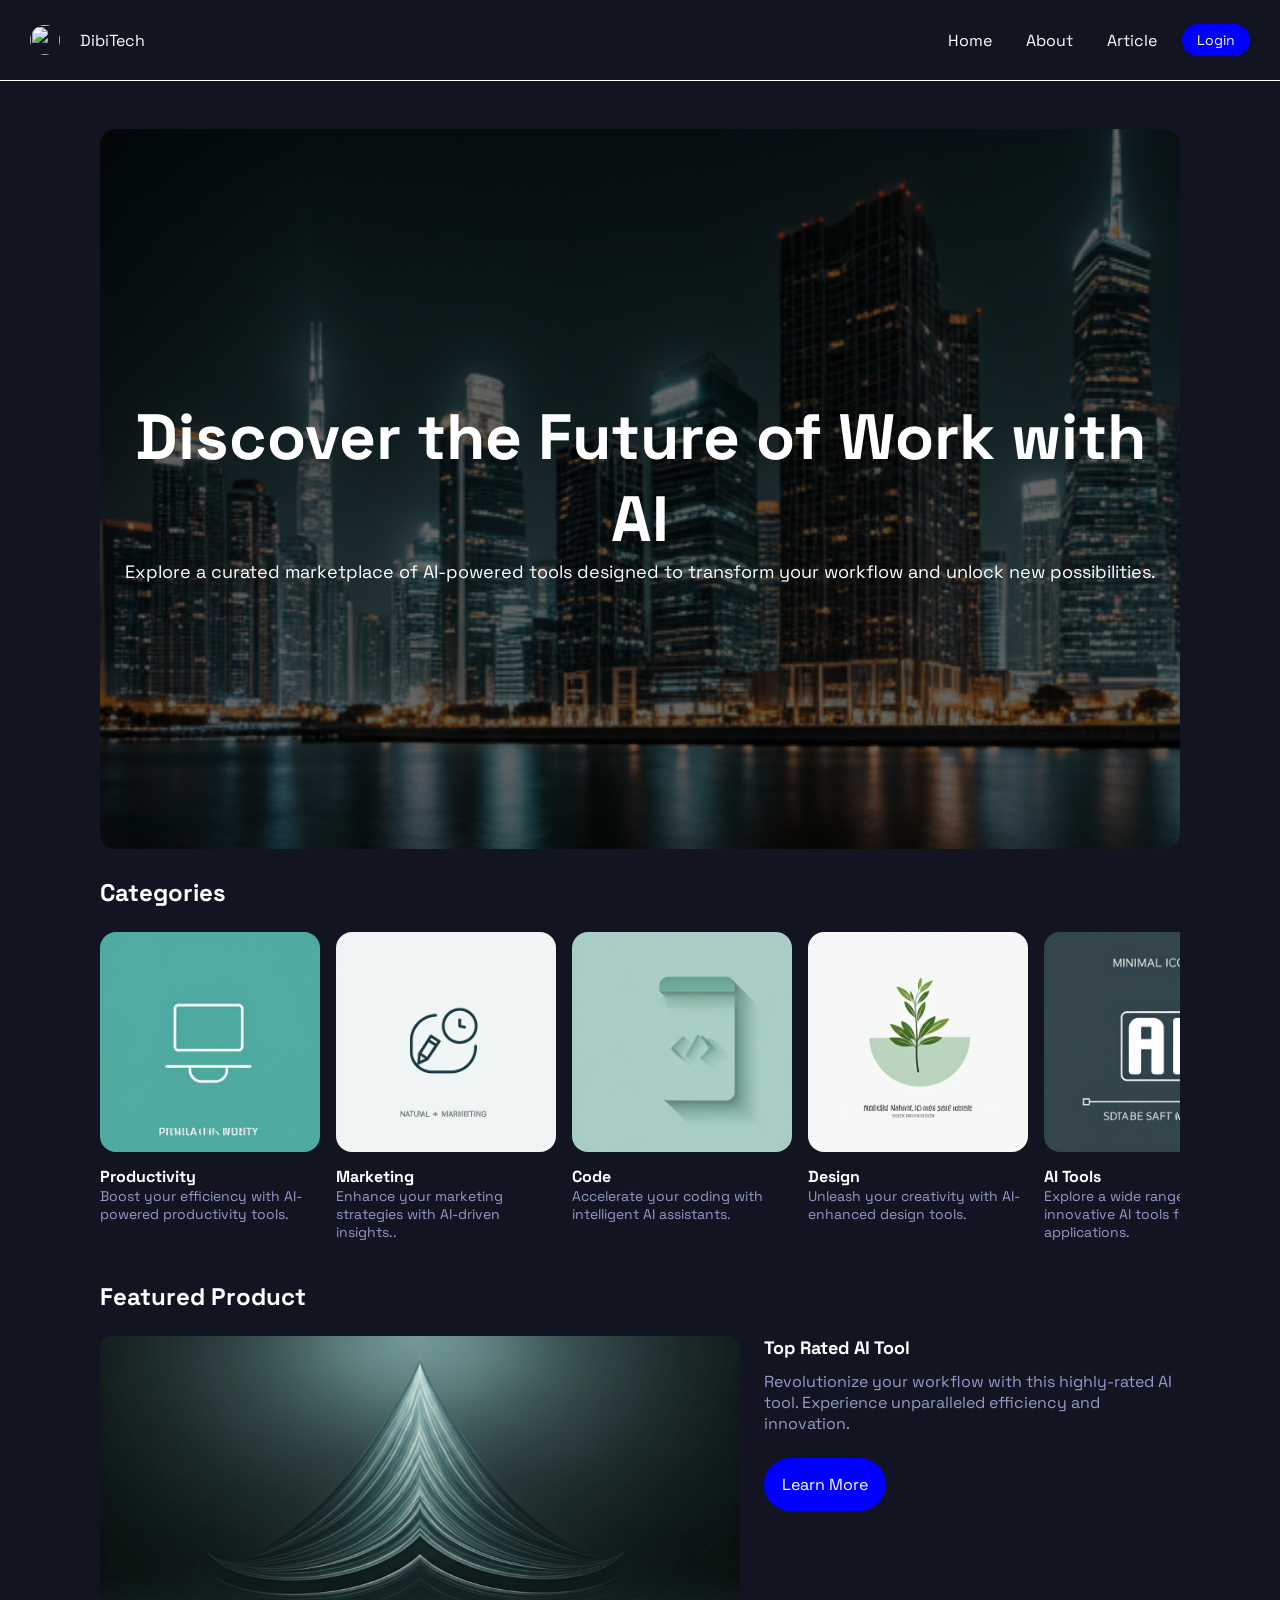
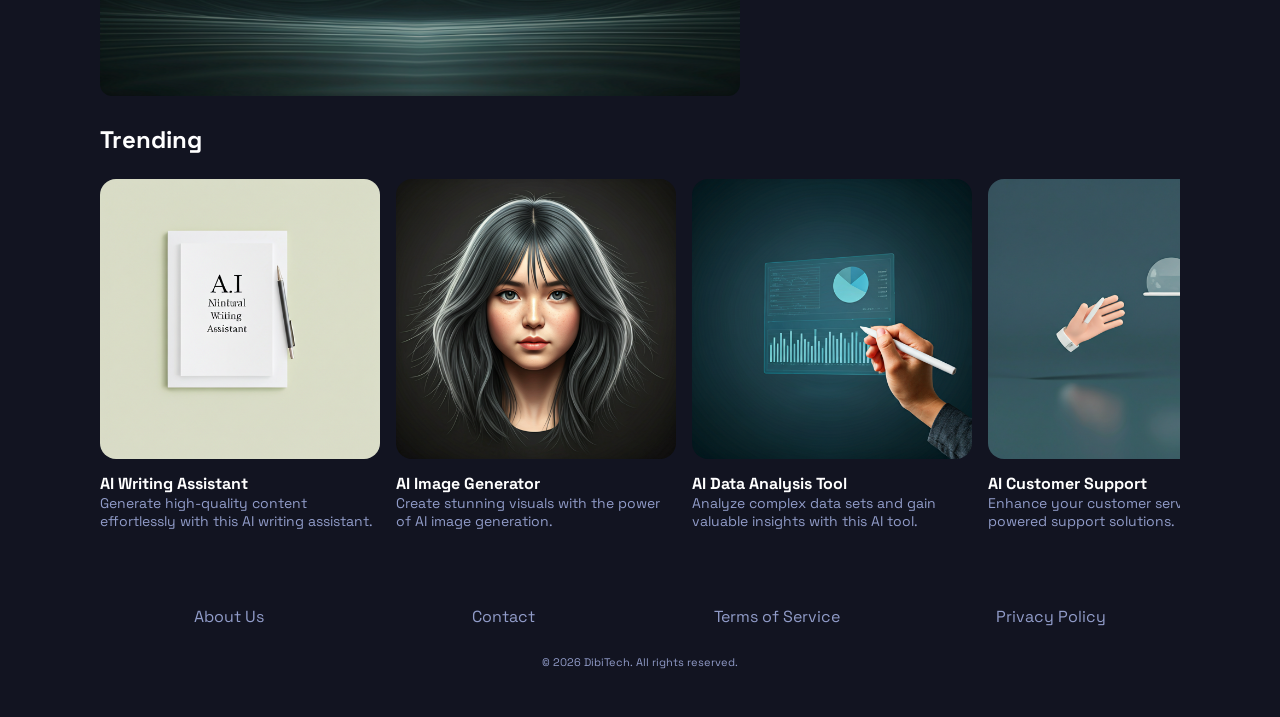
==== index.html @ 69d90feb "homepage" ====
<!doctype html>
<html lang="en">
  <head>
    <meta charset="UTF-8" />
    <meta name="viewport" content="width=device-width, initial-scale=1.0" />
    <title>DibiTech</title>
    <link rel="stylesheet" href="style.css" />
    <link rel="preconnect" href="https://fonts.googleapis.com" />
    <link rel="preconnect" href="https://fonts.gstatic.com" crossorigin />
    <link
      href="https://fonts.googleapis.com/css2?family=Cormorant:ital,wght@0,300..700;1,300..700&family=Inter:ital,opsz,wght@0,14..32,100..900;1,14..32,100..900&family=Playfair:ital,opsz,wght@0,5..1200,300..900;1,5..1200,300..900&family=Poppins:ital,wght@0,100;0,200;0,300;0,400;0,500;0,600;0,700;0,800;0,900;1,100;1,200;1,300;1,400;1,500;1,600;1,700;1,800;1,900&family=Space+Grotesk:wght@300..700&family=Syne:wght@400..800&display=swap"
      rel="stylesheet"
    />
    <script src="https://unpkg.com/boxicons@2.1.4/dist/boxicons.js"></script>
  </head>
  <body>
    <header>
      <div class="box-logo">
        <img
          class="logo"
          src="https://img.freepik.com/premium-vector/letter-d-logo-icon-design-template_487414-4337.jpg"
          alt=""
        />
        <p class="logo-text">DibiTech</p>
      </div>
      <nav class="navbar">
        <ul class="list-navbar">
          <li class="list-item-navbar">
            <a class="poin-navbar" href="home.html">Home</a>
          </li>
          <li class="list-item-navbar">
            <a class="poin-navbar" href="about.html">About</a>
          </li>
          <li class="list-item-navbar">
            <a class="poin-navbar" href="article.html">Article</a>
          </li>
        </ul>
        <button class="btn-login">Login</button>
        <button class="hamburger" id="hamburger">
          <span></span>
          <span></span>
          <span></span>
        </button>
        <ul class="list-navbar-mobile" id="list-navbar-mobile">
          <li class="list-item-navbar-mobile">
            <a class="poin-navbar" href="home.html">Home</a>
          </li>
          <li class="list-item-navbar-mobile">
            <a class="poin-navbar" href="about.html">About</a>
          </li>
          <li class="list-item-navbar-mobile">
            <a class="poin-navbar" href="article.html">Article</a>
          </li>
        </ul>
      </nav>
    </header>
    <main>
      <section class="hero">
        <div class="hero-banner">
          <h1 class="-white">Discover the Future of Work with AI</h1>
          <p class="-white">
            Explore a curated marketplace of AI-powered tools designed to
            transform your workflow and unlock new possibilities.
          </p>
        </div>
      </section>
      <section class="categories">
        <h2 class="-white">Categories</h2>
        <div class="container-card">
          <article class="card-category">
            <img class="card-img" src="./assets/grid1.5.png" alt="" />
            <div class="text-categorie">
              <h3>Productivity</h3>
              <p>Boost your efficiency with AI-powered productivity tools.</p>
            </div>
          </article>
          <article class="card-category">
            <img class="card-img" src="./assets/grid1.4.png" alt="" />
            <div class="text-categorie">
              <h3>Marketing</h3>
              <p>Enhance your marketing strategies with AI-driven insights..</p>
            </div>
          </article>
          <article class="card-category">
            <img class="card-img" src="./assets/grid1.3.png" alt="" />
            <div class="text-categorie">
              <h3>Code</h3>
              <p>Accelerate your coding with intelligent AI assistants.</p>
            </div>
          </article>
          <article class="card-category">
            <img class="card-img" src="./assets/grid1.2.png" alt="" />
            <div class="text-categorie">
              <h3>Design</h3>
              <p>Unleash your creativity with AI-enhanced design tools.</p>
            </div>
          </article>
          <article class="card-category">
            <img class="card-img" src="./assets/grid1.1.png" alt="" />
            <div class="text-categorie">
              <h3>AI Tools</h3>
              <p>
                Explore a wide range of innovative AI tools for various
                applications.
              </p>
            </div>
          </article>
        </div>
      </section>
      <section class="feature">
        <h2 class="-white">Featured Product</h2>
        <div class="container-feature">
          <img src="./assets/features.png" alt="" />
          <div class="text-featured">
            <h3>Top Rated AI Tool</h3>
            <p>
              Revolutionize your workflow with this highly-rated AI tool.
              Experience unparalleled efficiency and innovation.
            </p>
            <button class="btn-learn">Learn More</button>
          </div>
        </div>
      </section>
      <section class="trending">
        <h2 class="-white">Trending</h2>
        <div class="container-card-trend">
          <article class="card-trending">
            <img class="card-img-trend" src="./assets/grid2.1.png" alt="" />
            <div class="text-categorie">
              <h3>AI Writing Assistant</h3>
              <p>
                Generate high-quality content effortlessly with this AI writing
                assistant.
              </p>
            </div>
          </article>
          <article class="card-trending">
            <img class="card-img-trend" src="./assets/grid2.2.png" alt="" />
            <div class="text-categorie">
              <h3>AI Image Generator</h3>
              <p>
                Create stunning visuals with the power of AI image generation.
              </p>
            </div>
          </article>
          <article class="card-trending">
            <img class="card-img-trend" src="./assets/grid2.3.png" alt="" />
            <div class="text-categorie">
              <h3>AI Data Analysis Tool</h3>
              <p>
                Analyze complex data sets and gain valuable insights with this
                AI tool.
              </p>
            </div>
          </article>
          <article class="card-trending">
            <img class="card-img-trend" src="./assets/grid2.4.png" alt="" />
            <div class="text-categorie">
              <h3>AI Customer Support</h3>
              <p>
                Enhance your customer service with AI-powered support solutions.
              </p>
            </div>
          </article>
        </div>
      </section>
      <footer class="foot">
        <div class="foot-container">
            <div class="page-foot-container">
                <div><a href="">About Us</a></div>
                <div><a href="">Contact</a></div>
                <div><a href="">Terms of Service</a></div>
                <div><a href="">Privacy Policy</a></div>
            </div>
          <div class="icon-copyright">
            <div class="icon-page">
              <box-icon type="logo" name="twitter" color="rgba(145, 156, 201, 1)"></box-icon>
              <box-icon name="instagram" type="logo" color="rgba(145, 156, 201, 1)"></box-icon>
              <box-icon name="facebook-square" type="logo" color="rgba(145, 156, 201, 1)"></box-icon>
            </div>
            <p class="copyright">© 2026 DibiTech. All rights reserved.</p>
          </div>
        </div>
      </footer>
    </main>
    <script src="./main.js"></script>
  </body>
</html>
---- style.css ----
*,
*::before,
*::after {
  margin: 0;
  padding: 0;
  box-sizing: border-box;
}

/* ===== VARIABLES ===== */
:root {
  /* Colors */
  --color-primary: rgb(18, 20, 33);
  --color-secondary: rgb(57, 61, 86);
  --color-text: rgba(255, 255, 255, 1);
  --color-text-muted: rgba(145, 156, 201, 1);

  /* Typography */
  --font-main: "Space Grotesk", sans-serif;
  --font-mono: "JetBrains Mono", monospace;
  --fs-ssm: 0.7rem;
  --fs-sm: 0.875rem;
  --fs-base: 1rem;
  --fs-lg: 1.25rem;
  --fs-xl: 2rem;
  --fs-2xl: 3rem;

  /* Spacing */
  --space-ssm: 6px;
  --space-sm: 8px;
  --space-md: 16px;
  --space-lg: 32px;
  --space-xl: 64px;

  /* Misc */
  --radius: 8px;
  --radius-md: 16px;
  --transition: 0.3s ease;
  --shadow: 0 4px 20px rgba(240, 240, 240, 0.08);
}

html {
  font-size: 16px;
  scroll-behavior: smooth;
}
body {
  background-color: var(--color-primary);
  font-family: var(--font-main);
}
.-white {
  color: var(--color-text);
}
.-semi-white {
  color: var(--color-text-muted);
}

/* HEADER */

header {
  display: flex;
  align-items: center;
  justify-content: space-between;
  padding: var(--space-md);
  border-bottom: solid white 1px;
  position: relative;
  position: sticky;
  top: 0;
  left: 0;
  background-color: var(--color-primary);
}
.navbar {
  display: flex;
  justify-content: space-between;
  gap: 15px;
  align-items: center;
}
.box-logo {
  display: flex;
  gap: 20px;
  align-items: center;
}
.logo {
  width: 30px;
  height: 30px;
  border-radius: 50%;
}
.logo-text {
  font-family: var(--font-main);
  color: var(--color-text);
  font-size: var(--fs-md);
  text-align: center;
}
.list-navbar-mobile {
  list-style: none;
  font-size: var(--fs-ssm);
  display: none;
}
.list-navbar{
    display: none;
}
.hamburger {
  display: flex;
  flex-direction: column;
  gap: 2px;
  background: none;
  border: none;
  cursor: pointer;
  padding: 4px;
}
.hamburger span {
  display: block;
  width: 12px;
  height: 2px;
  background: white;
  transition: var(--transition);
}
.list-navbar-mobile.active {
  display: flex;
  flex-direction: column;
  position: absolute;
  top: 100%;
  right: 0;
  left: 0;
  background: rgba(128, 135, 191, 0.149);
  padding: 16px 24px;
  gap: 20px;
  border-radius: 0 0 8px 8px;
  width: 100%;
}
.btn-login {
  background-color: blue;
  border: none;
  color: var(--color-text);
  font-family: var(--font-main);
  font-size: var(--fs-sm);
  padding: 7px 15px 7px 15px;
  border-radius: 40px;
  transition: transform 0.3s ease-in-out;
}
.btn-login:hover{
    transform: scale(1.1);
}
.list-item-navbar-mobile {
  border-bottom: solid white 1px;
}
.poin-navbar {
  text-decoration: none;
  color: var(--color-text);
  margin-right: 10px;
}
/* HEADER END */

/* MAIN */
/* HERO BANNER */
main{
    padding: var(--space-md);
}
.hero {
  margin-bottom: 28px;
}
.hero-banner {
  background-image:
    linear-gradient(rgba(0, 0, 0, 0.6), rgba(0, 0, 0, 0.6)),
    url("./assets/hero-banner.png");
  background-size: cover;
  background-position: center;
  background-repeat: no-repeat;
  padding: var(--space-md);
  min-height: 480px;
  border-radius: 16px;
  align-content: center;
}
.hero-banner h1 {
  text-align: center;
}
.hero-banner p {
  text-align: center;
  font-size: var(--fs-ssm);
}
/* HERO END */
/* CATEGORIES CARD */
.categories {
  margin-bottom: 28px;
}
.categories h2 {
  margin-bottom: 24px;
}
.container-card {
  display: flex;
  gap: 16px;
  overflow-x: auto;
  scroll-snap-type: x mandatory;
  padding-bottom: 12px;
  scrollbar-width: none;
}
.container-card::-webkit-scrollbar {
  display: none;
}
.card-category {
  max-width: 176px;
  scroll-snap-align: start;
  flex-shrink: 0;
  display: flex;
  flex-direction: column;
  gap: 14px;
}
.container-card h3 {
  color: var(--color-text);
  font-size: 16px;
}
.container-card p {
  color: var(--color-text-muted);
  font-size: 14px;
}
.card-img {
  max-width: 176px;
  border-radius: var(--radius-md);
}
/* CATEGORIES END */
/* FEATURED */
.feature {
  margin-bottom: 28px;
}
.feature h2 {
  margin-bottom: 24px;
}
.container-feature {
  display: flex;
  gap: 24px;
}
.container-feature img {
  max-height: 256px;
  max-width: 176px;
  border-radius: 12px;
}
.text-featured h3 {
  color: var(--color-text);
  font-size: 18px;
  margin-bottom: 12px;
}
.text-featured p {
  color: var(--color-text-muted);
  font-size: 16px;
}
.btn-learn {
  margin-top: 24px;
  margin-bottom: 24px;
  background-color: blue;
  border: none;
  color: var(--color-text);
  font-family: var(--font-main);
  font-size: var(--fs-sm);
  padding: 7px 15px 7px 15px;
  border-radius: 40px;
  transition: transform 0.3s ease-in-out;
}
.btn-learn:hover{
    transform: scale(1.1);
}
/* FEATURED END */

/* TRENDING CARD */
.trending {
  margin-bottom: 64px;
}
.trending h2 {
  margin-bottom: 24px;
}
.container-card-trend {
  display: flex;
  gap: 16px;
  overflow-x: auto;
  scroll-snap-type: mandatory;
  padding-bottom: 12px;
  scrollbar-width: none;
}
.container-card-trend::-webkit-scrollbar {
  display: none;
}
.card-trending {
  min-width: 223px;
  max-width: 223px;
  scroll-snap-align: start;
  flex-shrink: 0;
  display: flex;
  flex-direction: column;
  gap: 14px;
}
.container-card-trend h3 {
  color: var(--color-text);
  font-size: 16px;
}
.container-card-trend p {
  color: var(--color-text-muted);
  font-size: 14px;
}
.card-img-trend {
  min-width: 223px;
  border-radius: var(--radius-md);
}
/* TRENDING END */
/* FOOTER */
.foot-container {
  display: flex;
  flex-direction: column;
  gap: 12px;
}
.icon-copyright {
  display: flex;
  flex-direction: column;
  align-items: center;
  gap: 4px;
}
.copyright {
  color: var(--color-text-muted);
  font-size: 11px;
}
.page-foot-container {
  display: grid;
  grid-template-columns: repeat(auto-fit, minmax(120px, 1fr));
  gap: 16px;
  text-align: center;
  margin-bottom: 12px;
}
.page-foot-container a {
  color: var(--color-text-muted);
  text-decoration: none;
}
/* FOOTER END */

/* STYLING TABLET */
@media (min-width: 768px) {
  main{
    padding: 48px 64px;
  }
  header{
    padding: 24px 30px;
  }
  .hero-banner {
    min-height: 640px;
  }
  .container-feature img {
    min-height: 256px;
    min-width: 360px;
    border-radius: 12px;
  }
  .hamburger{
    display: none;
  }
  .hamburger span{
    display: none;
  }
  .list-navbar{
    list-style: none;
    display: flex;
    gap: 24px;
  }
  .list-navbar a{
    transition: 0.3s ease-in-out;
  }
  .list-navbar a:hover{
    color: blue;
  }
  .hero-banner h1{
    font-size: 48px;
  }
  .hero-banner p{
    font-size: 18px;
  }
  .page-foot-container a{
    transition: 0.2s ease-in-out;
  }
  .page-foot-container a:hover{
    color: aliceblue;
  }
}

/* STYLING DESKTOP */
@media (min-width: 1024px) {
    main{
    padding: 48px 100px;
  }
  .hero-banner {
    min-height: 720px;
  }
  .container-card{
    display: flex;
    justify-content: space-between;
  }
  .card-category {
    min-width: 220px;
  }
  .card-img{
    min-width: 100%;
  }
  .container-feature img {
    min-width: 640px;
    min-height: 360px;
    border-radius: 12px;
  }
  .text-featured{
    max-width: 45%;
  }
  .btn-learn{
    padding: 16px 18px;
    font-size: 16px;
  }
  .hero-banner h1{
    font-size: 64px;
  }
  .hero-banner p{
    font-size: 18px;
  }
  .container-card-trend{
    display: flex;
    justify-content: space-between;
  }
  .card-trending{
    min-width: 280px;
  }
}
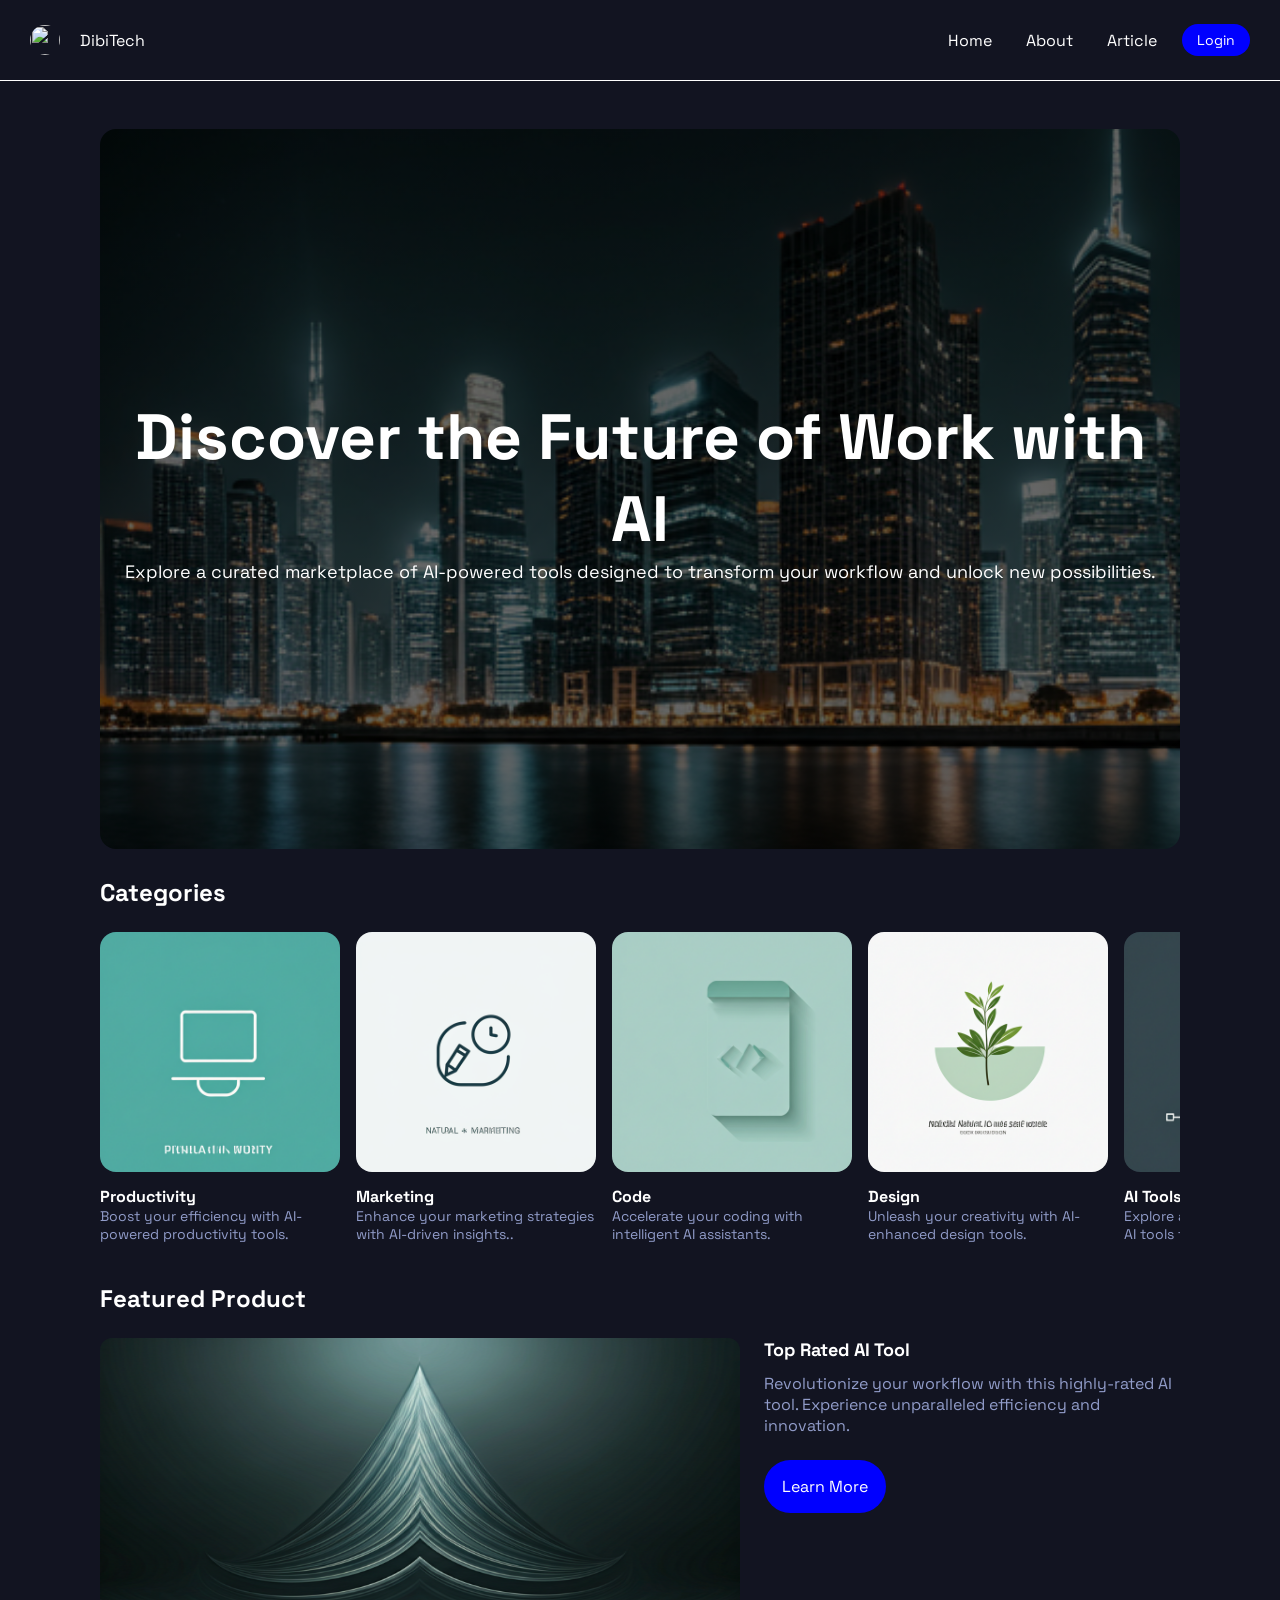
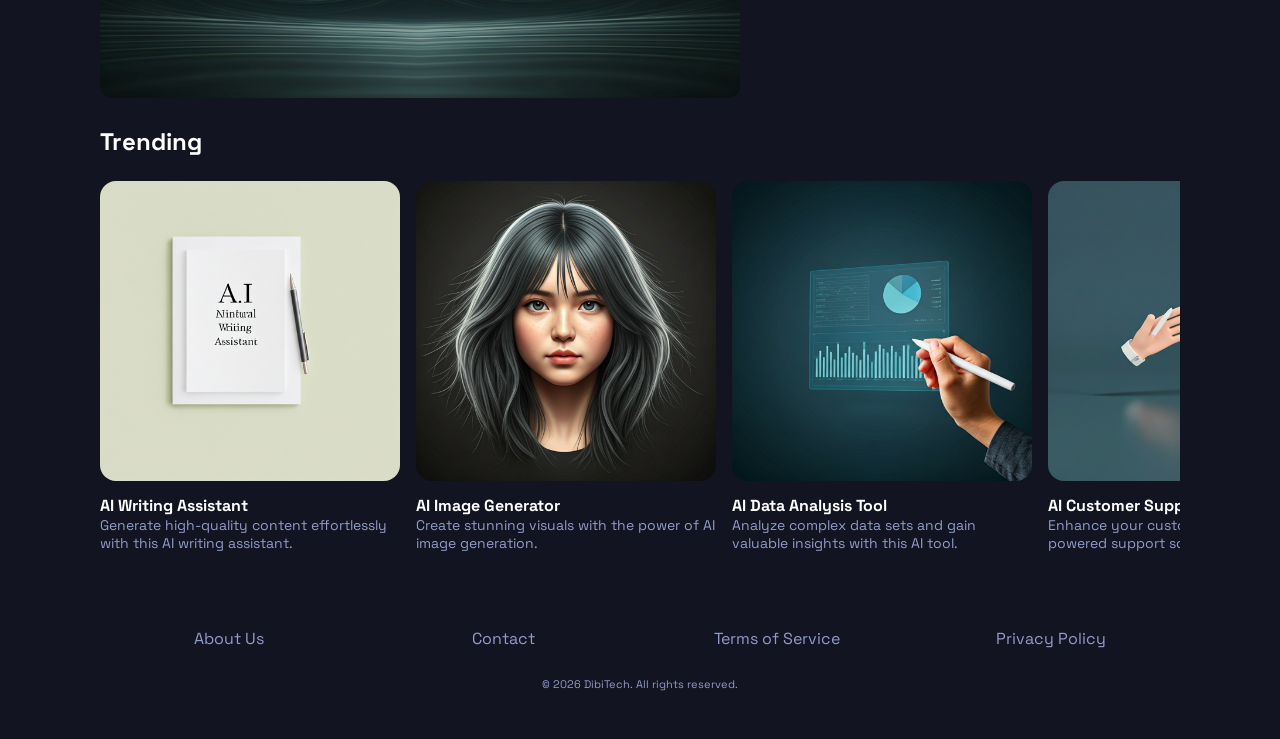
==== commit 101e9c10: "first buliding login" ====
--- a/index.html
+++ b/index.html
@@ -35,7 +35,7 @@
             <a class="poin-navbar" href="article.html">Article</a>
           </li>
         </ul>
-        <button class="btn-login">Login</button>
+        <button onclick="window.location.href='login.html'" class="btn-login">Login</button>
         <button class="hamburger" id="hamburger">
           <span></span>
           <span></span>
--- a/style.css
+++ b/style.css
@@ -120,7 +120,9 @@
   top: 100%;
   right: 0;
   left: 0;
-  background: rgba(128, 135, 191, 0.149);
+  text-align: center;
+  font-size: 18px;
+  background: rgba(54, 58, 88, 0.9);
   padding: 16px 24px;
   gap: 20px;
   border-radius: 0 0 8px 8px;
@@ -346,9 +348,6 @@
   .hamburger{
     display: none;
   }
-  .hamburger span{
-    display: none;
-  }
   .list-navbar{
     list-style: none;
     display: flex;
@@ -387,7 +386,7 @@
     justify-content: space-between;
   }
   .card-category {
-    min-width: 220px;
+    min-width: 240px;
   }
   .card-img{
     min-width: 100%;
@@ -415,6 +414,6 @@
     justify-content: space-between;
   }
   .card-trending{
-    min-width: 280px;
-  }
-}
+    min-width: 300px;
+  }
+}
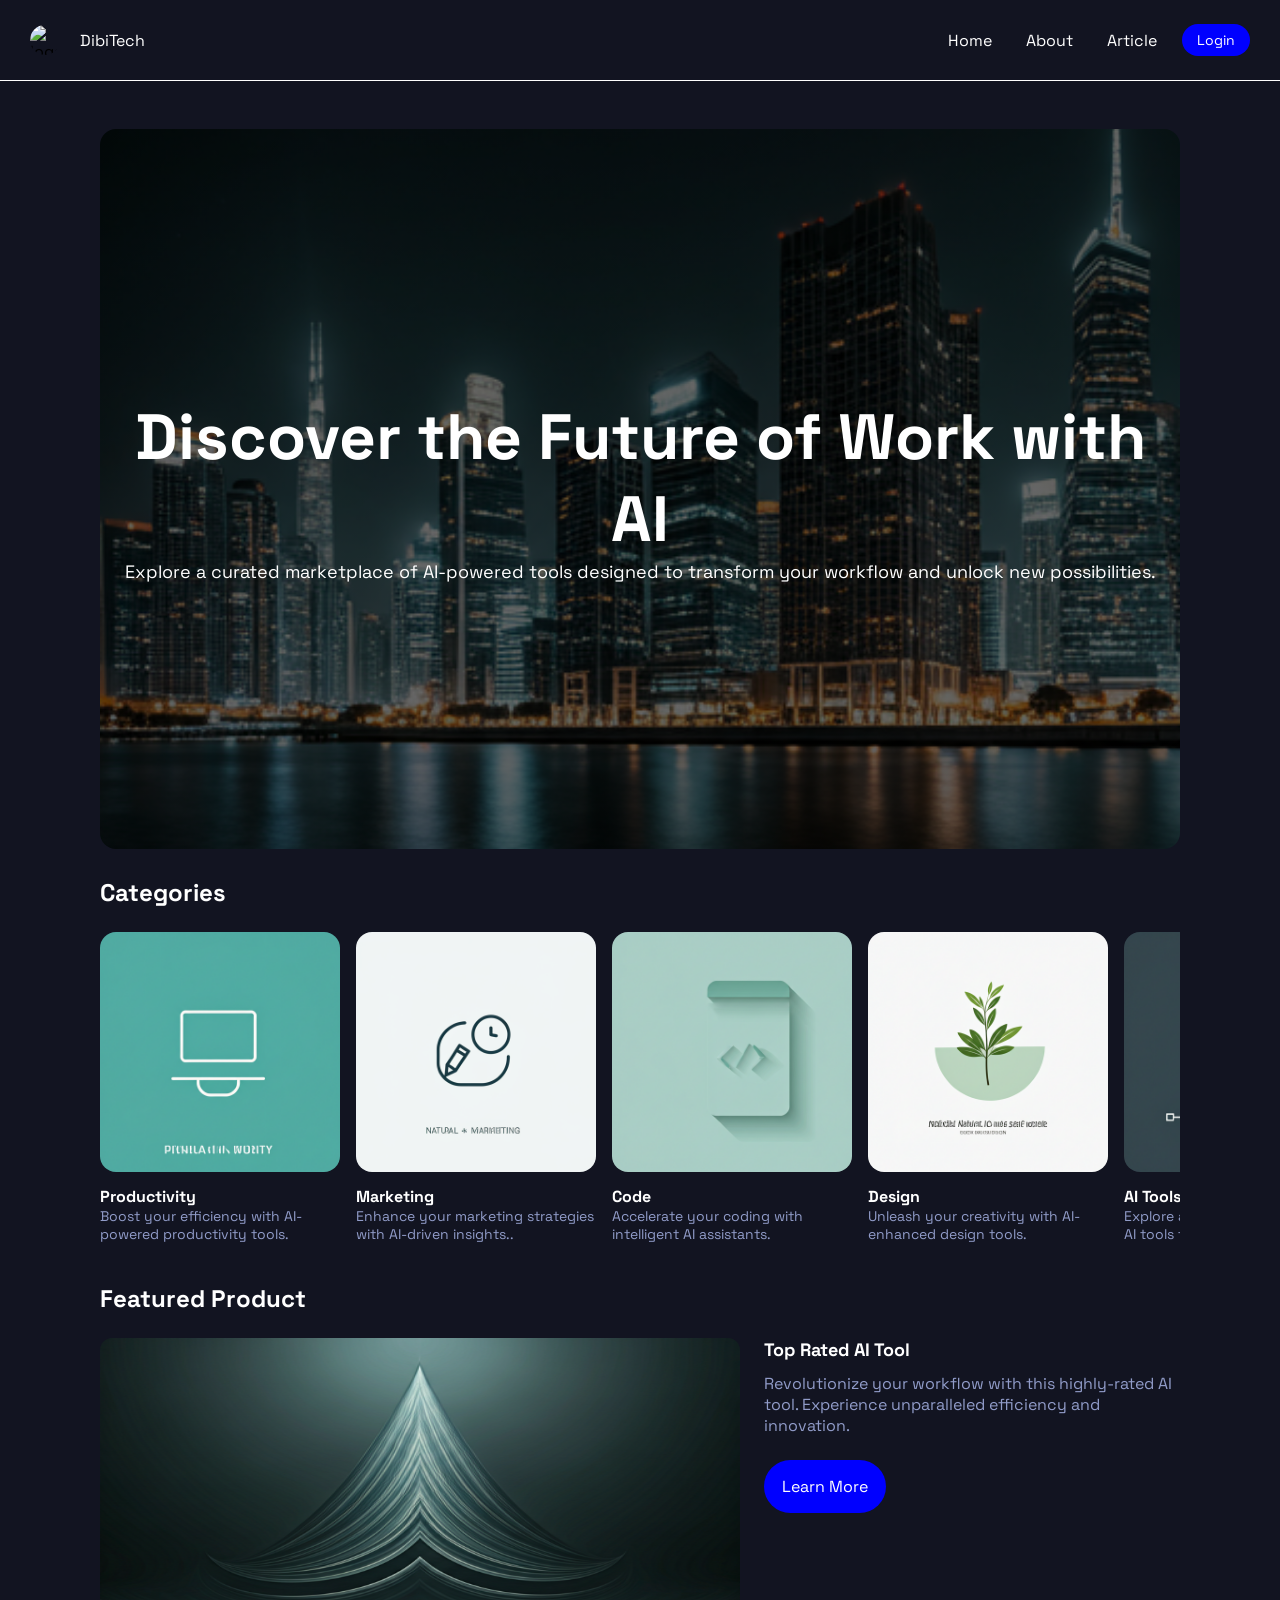
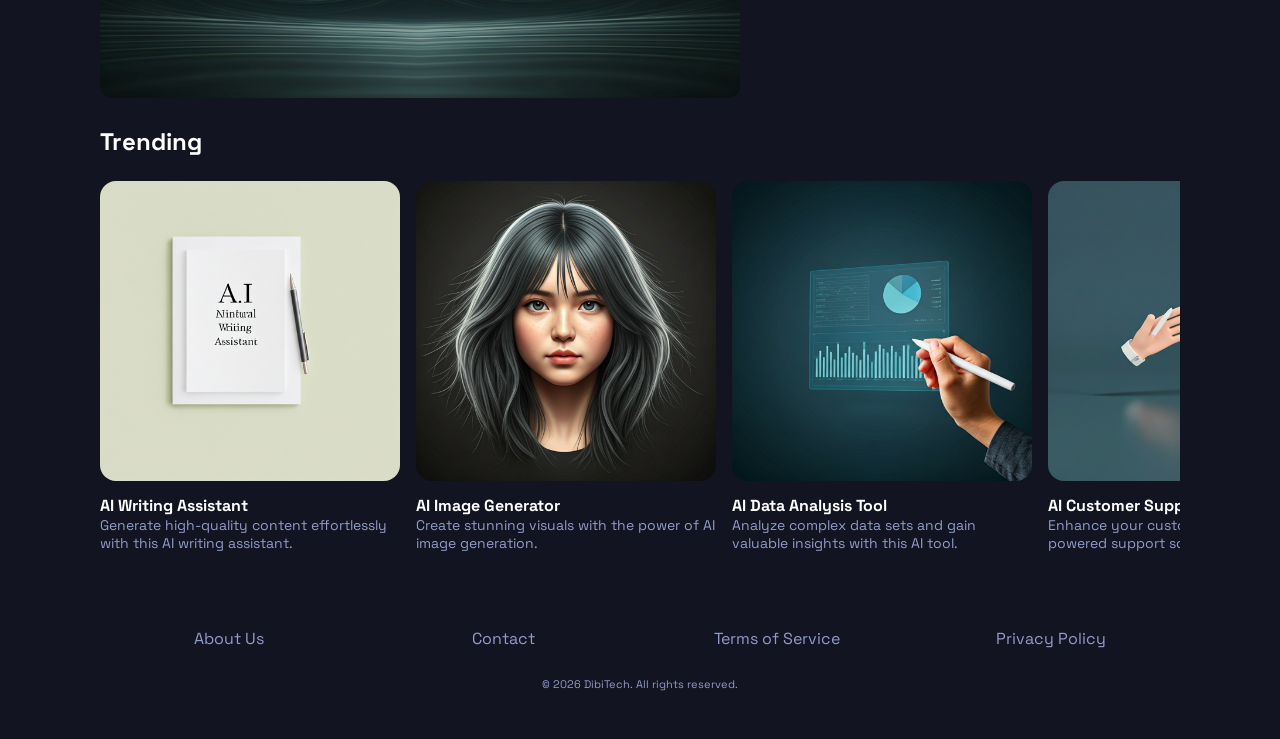
==== commit 0b1a1baf: "melengkapi alt" ====
--- a/index.html
+++ b/index.html
@@ -19,7 +19,7 @@
         <img
           class="logo"
           src="https://img.freepik.com/premium-vector/letter-d-logo-icon-design-template_487414-4337.jpg"
-          alt=""
+          alt="logo"
         />
         <p class="logo-text">DibiTech</p>
       </div>
@@ -68,35 +68,35 @@
         <h2 class="-white">Categories</h2>
         <div class="container-card">
           <article class="card-category">
-            <img class="card-img" src="./assets/grid1.5.png" alt="" />
+            <img class="card-img" src="./assets/grid1.5.png" alt="productivity image" />
             <div class="text-categorie">
               <h3>Productivity</h3>
               <p>Boost your efficiency with AI-powered productivity tools.</p>
             </div>
           </article>
           <article class="card-category">
-            <img class="card-img" src="./assets/grid1.4.png" alt="" />
+            <img class="card-img" src="./assets/grid1.4.png" alt="marketing image" />
             <div class="text-categorie">
               <h3>Marketing</h3>
               <p>Enhance your marketing strategies with AI-driven insights..</p>
             </div>
           </article>
           <article class="card-category">
-            <img class="card-img" src="./assets/grid1.3.png" alt="" />
+            <img class="card-img" src="./assets/grid1.3.png" alt="code image" />
             <div class="text-categorie">
               <h3>Code</h3>
               <p>Accelerate your coding with intelligent AI assistants.</p>
             </div>
           </article>
           <article class="card-category">
-            <img class="card-img" src="./assets/grid1.2.png" alt="" />
+            <img class="card-img" src="./assets/grid1.2.png" alt="design image" />
             <div class="text-categorie">
               <h3>Design</h3>
               <p>Unleash your creativity with AI-enhanced design tools.</p>
             </div>
           </article>
           <article class="card-category">
-            <img class="card-img" src="./assets/grid1.1.png" alt="" />
+            <img class="card-img" src="./assets/grid1.1.png" alt="ai tools image" />
             <div class="text-categorie">
               <h3>AI Tools</h3>
               <p>
@@ -110,7 +110,7 @@
       <section class="feature">
         <h2 class="-white">Featured Product</h2>
         <div class="container-feature">
-          <img src="./assets/features.png" alt="" />
+          <img src="./assets/features.png" alt="featured product image" />
           <div class="text-featured">
             <h3>Top Rated AI Tool</h3>
             <p>
@@ -125,7 +125,7 @@
         <h2 class="-white">Trending</h2>
         <div class="container-card-trend">
           <article class="card-trending">
-            <img class="card-img-trend" src="./assets/grid2.1.png" alt="" />
+            <img class="card-img-trend" src="./assets/grid2.1.png" alt="writing assistant" />
             <div class="text-categorie">
               <h3>AI Writing Assistant</h3>
               <p>
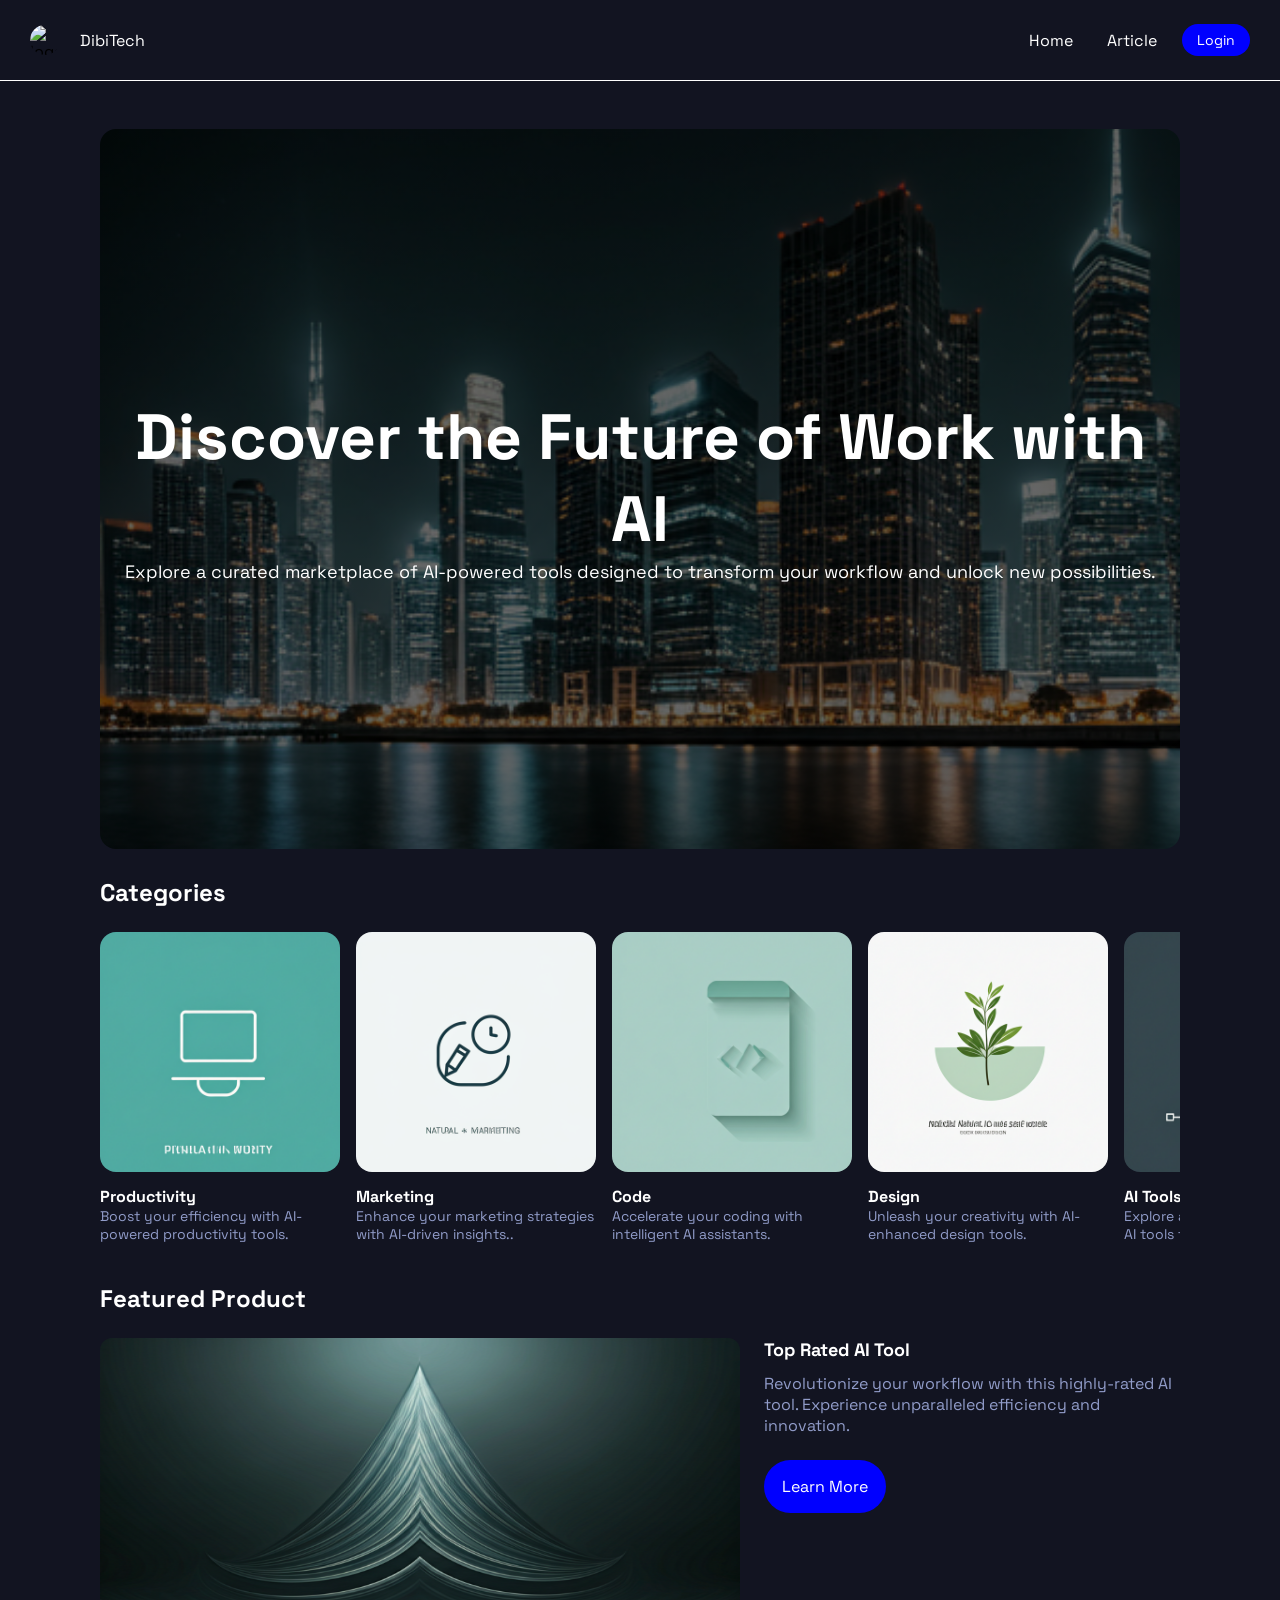
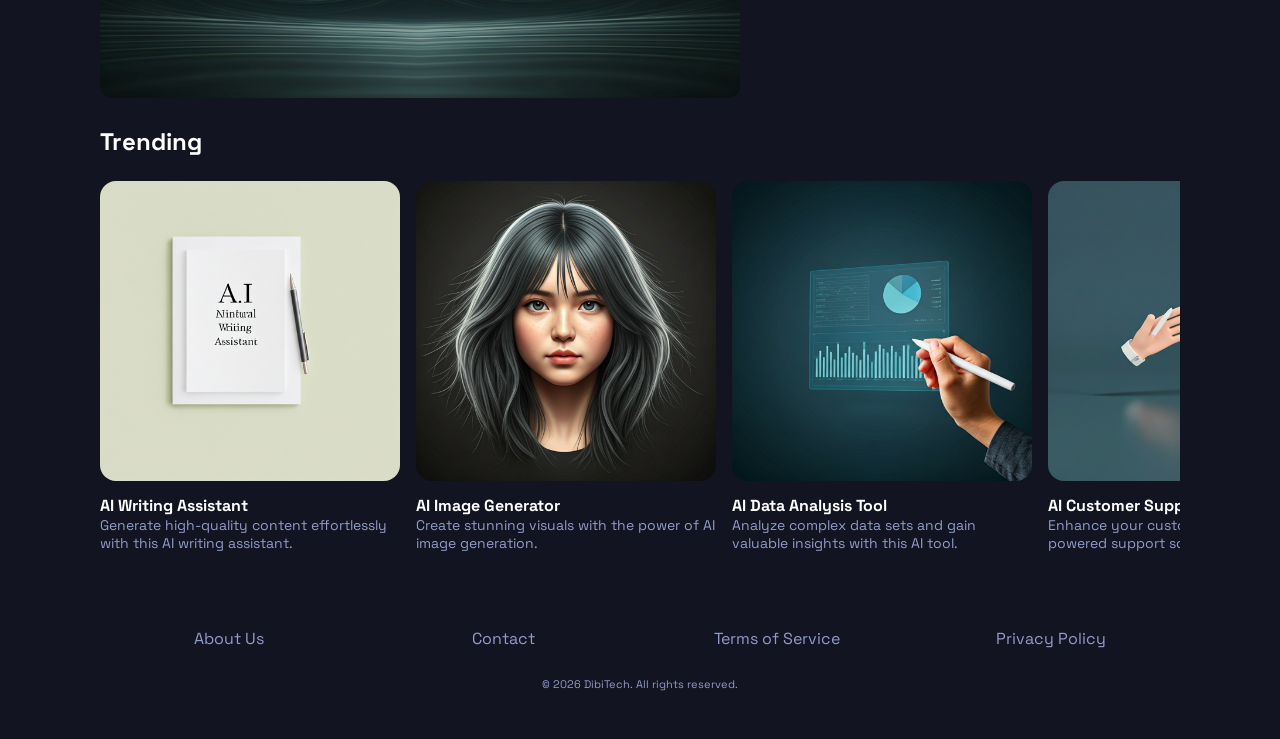
==== commit 04783226: "hapus list about dari nav" ====
--- a/index.html
+++ b/index.html
@@ -26,10 +26,7 @@
       <nav class="navbar">
         <ul class="list-navbar">
           <li class="list-item-navbar">
-            <a class="poin-navbar" href="home.html">Home</a>
-          </li>
-          <li class="list-item-navbar">
-            <a class="poin-navbar" href="about.html">About</a>
+            <a class="poin-navbar" href="index.html">Home</a>
           </li>
           <li class="list-item-navbar">
             <a class="poin-navbar" href="article.html">Article</a>
@@ -43,10 +40,7 @@
         </button>
         <ul class="list-navbar-mobile" id="list-navbar-mobile">
           <li class="list-item-navbar-mobile">
-            <a class="poin-navbar" href="home.html">Home</a>
-          </li>
-          <li class="list-item-navbar-mobile">
-            <a class="poin-navbar" href="about.html">About</a>
+            <a class="poin-navbar" href="index.html">Home</a>
           </li>
           <li class="list-item-navbar-mobile">
             <a class="poin-navbar" href="article.html">Article</a>
@@ -55,6 +49,7 @@
       </nav>
     </header>
     <main>
+      <!-- HERO BANNER -->
       <section class="hero">
         <div class="hero-banner">
           <h1 class="-white">Discover the Future of Work with AI</h1>
@@ -64,40 +59,41 @@
           </p>
         </div>
       </section>
+      <!-- CARD CATEGORIES -->
       <section class="categories">
         <h2 class="-white">Categories</h2>
         <div class="container-card">
           <article class="card-category">
             <img class="card-img" src="./assets/grid1.5.png" alt="productivity image" />
-            <div class="text-categorie">
+            <div class="text-category">
               <h3>Productivity</h3>
               <p>Boost your efficiency with AI-powered productivity tools.</p>
             </div>
           </article>
           <article class="card-category">
             <img class="card-img" src="./assets/grid1.4.png" alt="marketing image" />
-            <div class="text-categorie">
+            <div class="text-category">
               <h3>Marketing</h3>
               <p>Enhance your marketing strategies with AI-driven insights..</p>
             </div>
           </article>
           <article class="card-category">
             <img class="card-img" src="./assets/grid1.3.png" alt="code image" />
-            <div class="text-categorie">
+            <div class="text-category">
               <h3>Code</h3>
               <p>Accelerate your coding with intelligent AI assistants.</p>
             </div>
           </article>
           <article class="card-category">
             <img class="card-img" src="./assets/grid1.2.png" alt="design image" />
-            <div class="text-categorie">
+            <div class="text-category">
               <h3>Design</h3>
               <p>Unleash your creativity with AI-enhanced design tools.</p>
             </div>
           </article>
           <article class="card-category">
             <img class="card-img" src="./assets/grid1.1.png" alt="ai tools image" />
-            <div class="text-categorie">
+            <div class="text-category">
               <h3>AI Tools</h3>
               <p>
                 Explore a wide range of innovative AI tools for various
@@ -107,6 +103,7 @@
           </article>
         </div>
       </section>
+      <!-- FEATURED -->
       <section class="feature">
         <h2 class="-white">Featured Product</h2>
         <div class="container-feature">
@@ -121,12 +118,13 @@
           </div>
         </div>
       </section>
+      <!-- TRENDING -->
       <section class="trending">
         <h2 class="-white">Trending</h2>
         <div class="container-card-trend">
           <article class="card-trending">
             <img class="card-img-trend" src="./assets/grid2.1.png" alt="writing assistant" />
-            <div class="text-categorie">
+            <div class="text-category">
               <h3>AI Writing Assistant</h3>
               <p>
                 Generate high-quality content effortlessly with this AI writing
@@ -135,8 +133,8 @@
             </div>
           </article>
           <article class="card-trending">
-            <img class="card-img-trend" src="./assets/grid2.2.png" alt="" />
-            <div class="text-categorie">
+            <img class="card-img-trend" src="./assets/grid2.2.png" alt="AI Image Generator" />
+            <div class="text-category">
               <h3>AI Image Generator</h3>
               <p>
                 Create stunning visuals with the power of AI image generation.
@@ -144,7 +142,7 @@
             </div>
           </article>
           <article class="card-trending">
-            <img class="card-img-trend" src="./assets/grid2.3.png" alt="" />
+            <img class="card-img-trend" src="./assets/grid2.3.png" alt="AI Data Analysis Tool" />
             <div class="text-categorie">
               <h3>AI Data Analysis Tool</h3>
               <p>
@@ -154,8 +152,8 @@
             </div>
           </article>
           <article class="card-trending">
-            <img class="card-img-trend" src="./assets/grid2.4.png" alt="" />
-            <div class="text-categorie">
+            <img class="card-img-trend" src="./assets/grid2.4.png" alt="AI Customer Support" />
+            <div class="text-category">
               <h3>AI Customer Support</h3>
               <p>
                 Enhance your customer service with AI-powered support solutions.
@@ -164,6 +162,7 @@
           </article>
         </div>
       </section>
+      <!-- FOOTER -->
       <footer class="foot">
         <div class="foot-container">
             <div class="page-foot-container">
--- a/style.css
+++ b/style.css
@@ -12,7 +12,7 @@
   --color-primary: rgb(18, 20, 33);
   --color-secondary: rgb(57, 61, 86);
   --color-text: rgba(255, 255, 255, 1);
-  --color-text-muted: rgba(145, 156, 201, 1);
+  --color-text-secondary: rgba(145, 156, 201, 1);
 
   /* Typography */
   --font-main: "Space Grotesk", sans-serif;
@@ -50,7 +50,7 @@
   color: var(--color-text);
 }
 .-semi-white {
-  color: var(--color-text-muted);
+  color: var(--color-text-secondary);
 }
 
 /* HEADER */
@@ -210,7 +210,7 @@
   font-size: 16px;
 }
 .container-card p {
-  color: var(--color-text-muted);
+  color: var(--color-text-secondary);
   font-size: 14px;
 }
 .card-img {
@@ -240,7 +240,7 @@
   margin-bottom: 12px;
 }
 .text-featured p {
-  color: var(--color-text-muted);
+  color: var(--color-text-secondary);
   font-size: 16px;
 }
 .btn-learn {
@@ -292,7 +292,7 @@
   font-size: 16px;
 }
 .container-card-trend p {
-  color: var(--color-text-muted);
+  color: var(--color-text-secondary);
   font-size: 14px;
 }
 .card-img-trend {
@@ -313,7 +313,7 @@
   gap: 4px;
 }
 .copyright {
-  color: var(--color-text-muted);
+  color: var(--color-text-secondary);
   font-size: 11px;
 }
 .page-foot-container {
@@ -324,7 +324,7 @@
   margin-bottom: 12px;
 }
 .page-foot-container a {
-  color: var(--color-text-muted);
+  color: var(--color-text-secondary);
   text-decoration: none;
 }
 /* FOOTER END */
